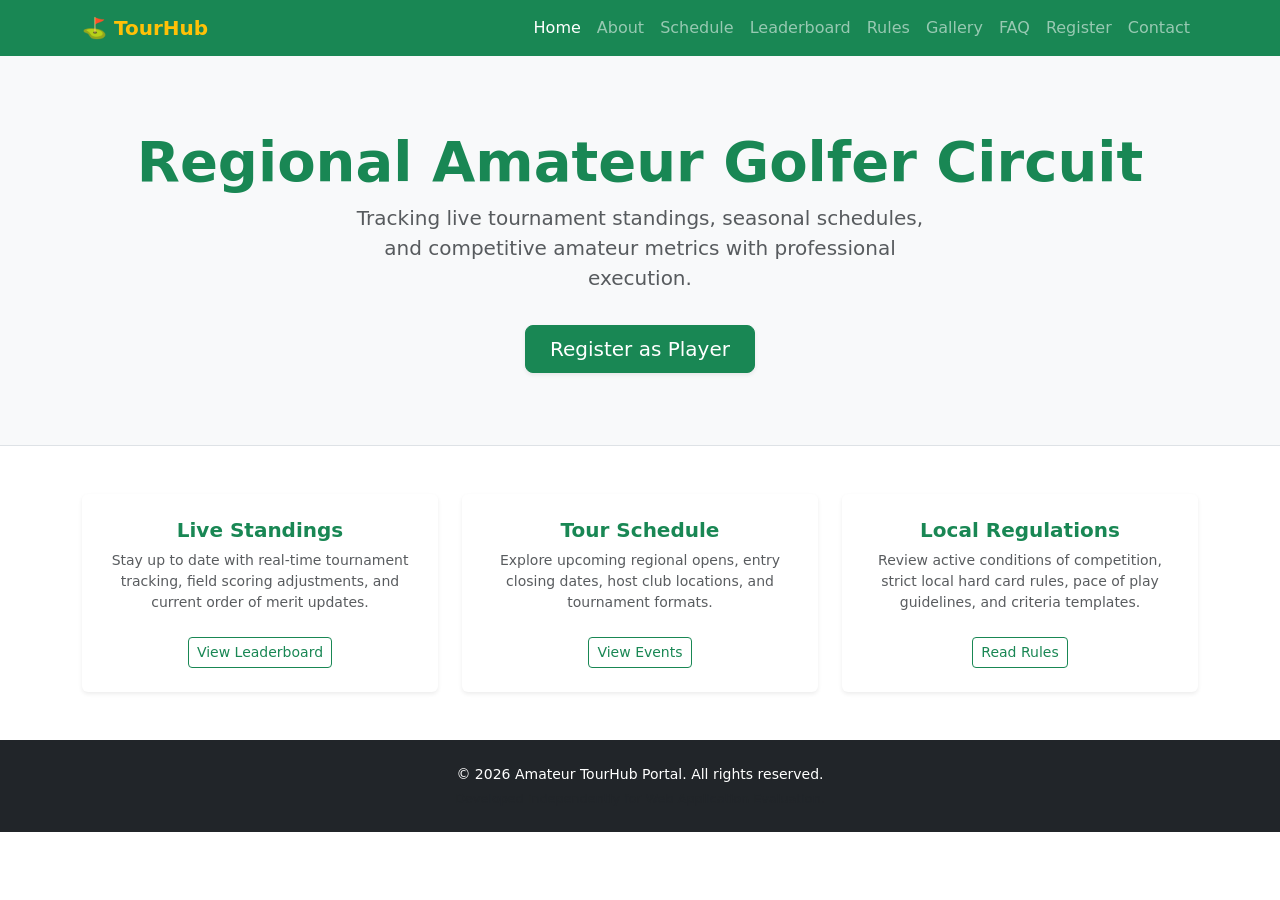
==== index.html @ a408538e "Established official 9 page baseline template on index page" ====
<!DOCTYPE html>
<html lang="en">
<head>
    <meta charset="UTF-8">
    <meta name="viewport" content="width=device-width, initial-scale=1.0">
    <title>Amateur Golf Tour | Home</title>
    <!-- Bootstrap 5 CSS CDN -->
    <link href="https://cdn.jsdelivr.net/npm/bootstrap@5.3.3/dist/css/bootstrap.min.css" rel="stylesheet">
    <!-- Custom Stylesheet -->
    <link rel="stylesheet" href="style.css">
</head>
<body>

    <!-- Unified 9-Page Navigation Bar -->
    <nav class="navbar navbar-expand-lg navbar-dark bg-success sticky-top">
        <div class="container">
            <a class="navbar-brand fw-bold text-warning" href="index.html">⛳ TourHub</a>
            <button class="navbar-toggler" type="button" data-bs-toggle="collapse" data-bs-target="#mainNav" aria-controls="mainNav" aria-expanded="false" aria-label="Toggle navigation">
                <span class="navbar-toggler-icon"></span>
            </button>
            <div class="collapse navbar-collapse" id="mainNav">
                <ul class="navbar-nav ms-auto mb-2 mb-lg-0">
                    <li class="nav-item"><a class="nav-link active" href="index.html">Home</a></li>
                    <li class="nav-item"><a class="nav-link" href="about.html">About</a></li>
                    <li class="nav-item"><a class="nav-link" href="schedule.html">Schedule</a></li>
                    <li class="nav-item"><a class="nav-link" href="leaderboard.html">Leaderboard</a></li>
                    <li class="nav-item"><a class="nav-link" href="rules.html">Rules</a></li>
                    <li class="nav-item"><a class="nav-link" href="gallery.html">Gallery</a></li>
                    <li class="nav-item"><a class="nav-link" href="faq.html">FAQ</a></li>
                    <li class="nav-item"><a class="nav-link" href="register.html">Register</a></li>
                    <li class="nav-item"><a class="nav-link" href="contact.html">Contact</a></li>
                </ul>
            </div>
        </div>
    </nav>

    <!-- Main Hero Section -->
    <header class="bg-light text-center py-5 border-bottom">
        <div class="container py-4">
            <h1 class="display-4 fw-bold text-success">Regional Amateur Golfer Circuit</h1>
            <p class="lead text-muted mx-auto" style="max-width: 600px;">
                Tracking live tournament standings, seasonal schedules, and competitive amateur metrics with professional execution.
            </p>
            <a href="register.html" class="btn btn-success btn-lg mt-3 px-4 shadow-sm">Register as Player</a>
        </div>
    </header>

    <!-- Core Content Preview Grid -->
    <main class="container my-5">
        <div class="row g-4 text-center">
            <div class="col-md-4">
                <div class="card h-100 shadow-sm border-0">
                    <div class="card-body p-4">
                        <h3 class="h5 text-success fw-bold">Live Standings</h3>
                        <p class="text-muted small">Stay up to date with real-time tournament tracking, field scoring adjustments, and current order of merit updates.</p>
                        <a href="leaderboard.html" class="btn btn-outline-success btn-sm mt-2">View Leaderboard</a>
                    </div>
                </div>
            </div>
            <div class="col-md-4">
                <div class="card h-100 shadow-sm border-0">
                    <div class="card-body p-4">
                        <h3 class="h5 text-success fw-bold">Tour Schedule</h3>
                        <p class="text-muted small">Explore upcoming regional opens, entry closing dates, host club locations, and tournament formats.</p>
                        <a href="schedule.html" class="btn btn-outline-success btn-sm mt-2">View Events</a>
                    </div>
                </div>
            </div>
            <div class="col-md-4">
                <div class="card h-100 shadow-sm border-0">
                    <div class="card-body p-4">
                        <h3 class="h5 text-success fw-bold">Local Regulations</h3>
                        <p class="text-muted small">Review active conditions of competition, strict local hard card rules, pace of play guidelines, and criteria templates.</p>
                        <a href="rules.html" class="btn btn-outline-success btn-sm mt-2">Read Rules</a>
                    </div>
                </div>
            </div>
        </div>
    </main>

    <!-- Standard Sticky Footer -->
    <footer class="bg-dark text-white text-center py-4 mt-auto">
        <div class="container">
            <p class="mb-1 small">&copy; 2026 Amateur TourHub Portal. All rights reserved.</p>
            <p class="text-muted mb-0 extra-small" style="font-size: 0.8rem;">Developed independently for Web Application Evaluation.</p>
        </div>
    </footer>

    <!-- Bootstrap 5 Bundle JS with Popper CDN -->
    <script src="https://cdn.jsdelivr.net/npm/bootstrap@5.3.3/dist/js/bootstrap.bundle.min.js"></script>
    <!-- Custom JavaScript -->
    <script src="script.js"></script>
</body>
</html>
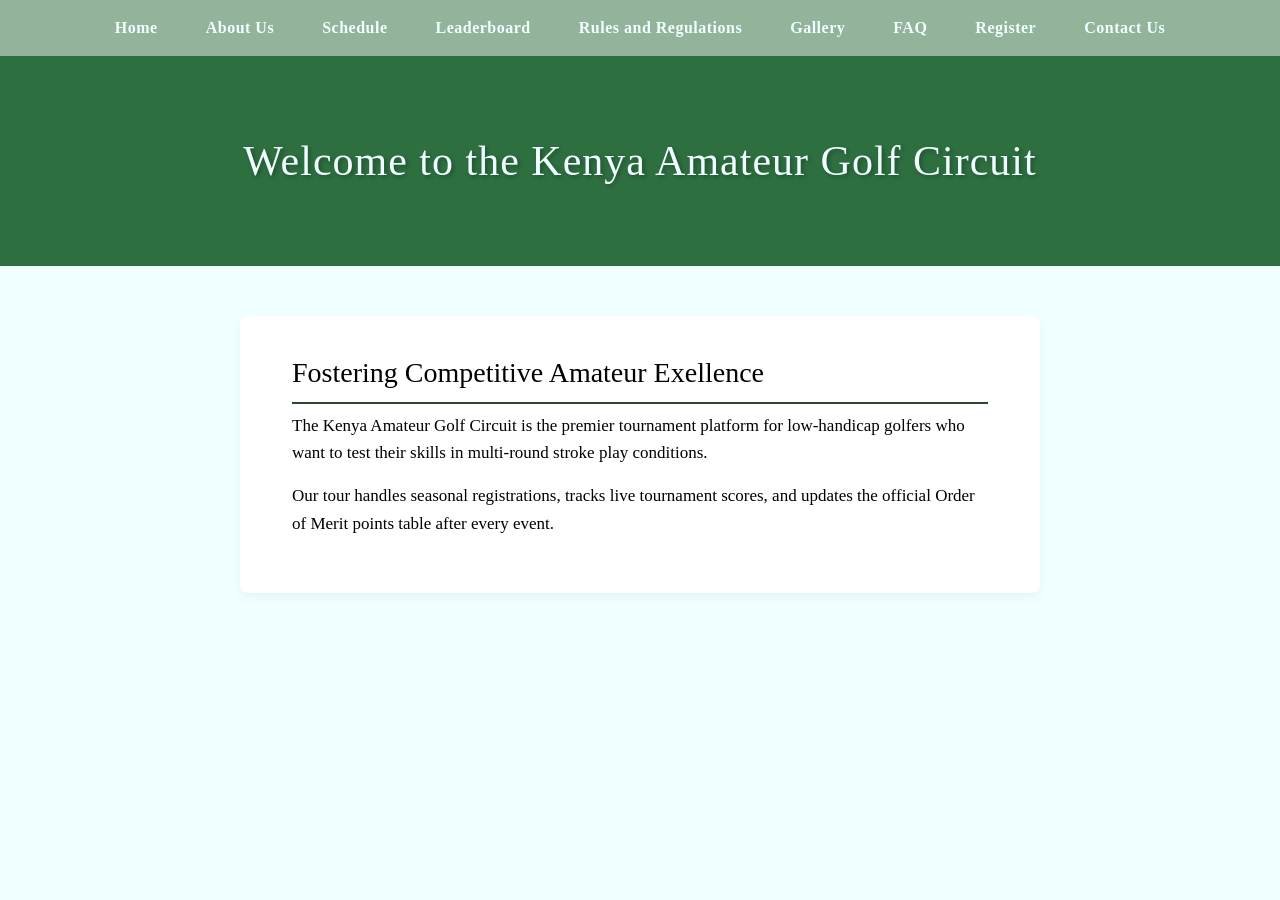
==== commit 4c655c83: "Refractored homepage layout" ====
--- a/index.html
+++ b/index.html
@@ -4,87 +4,33 @@
     <meta charset="UTF-8">
     <meta name="viewport" content="width=device-width, initial-scale=1.0">
     <title>Amateur Golf Tour | Home</title>
-    <!-- Bootstrap 5 CSS CDN -->
     <link href="https://cdn.jsdelivr.net/npm/bootstrap@5.3.3/dist/css/bootstrap.min.css" rel="stylesheet">
-    <!-- Custom Stylesheet -->
     <link rel="stylesheet" href="style.css">
 </head>
 <body>
+    <div class="topnav">
+        <a href="index.html">Home</a>
+        <a href="about.html">About Us</a>
+        <a href="schedule.html">Schedule</a>
+        <a href="leaderboard.html">Leaderboard</a>
+        <a href="rules.html">Rules and Regulations</a>
+        <a href="gallery.html">Gallery</a>
+        <a href="faq.html">FAQ</a>
+        <a href="register.html">Register</a>
+        <a href="contact.html">Contact Us</a>
+    </div>
 
-    <!-- Unified 9-Page Navigation Bar -->
-    <nav class="navbar navbar-expand-lg navbar-dark bg-success sticky-top">
-        <div class="container">
-            <a class="navbar-brand fw-bold text-warning" href="index.html">⛳ TourHub</a>
-            <button class="navbar-toggler" type="button" data-bs-toggle="collapse" data-bs-target="#mainNav" aria-controls="mainNav" aria-expanded="false" aria-label="Toggle navigation">
-                <span class="navbar-toggler-icon"></span>
-            </button>
-            <div class="collapse navbar-collapse" id="mainNav">
-                <ul class="navbar-nav ms-auto mb-2 mb-lg-0">
-                    <li class="nav-item"><a class="nav-link active" href="index.html">Home</a></li>
-                    <li class="nav-item"><a class="nav-link" href="about.html">About</a></li>
-                    <li class="nav-item"><a class="nav-link" href="schedule.html">Schedule</a></li>
-                    <li class="nav-item"><a class="nav-link" href="leaderboard.html">Leaderboard</a></li>
-                    <li class="nav-item"><a class="nav-link" href="rules.html">Rules</a></li>
-                    <li class="nav-item"><a class="nav-link" href="gallery.html">Gallery</a></li>
-                    <li class="nav-item"><a class="nav-link" href="faq.html">FAQ</a></li>
-                    <li class="nav-item"><a class="nav-link" href="register.html">Register</a></li>
-                    <li class="nav-item"><a class="nav-link" href="contact.html">Contact</a></li>
-                </ul>
-            </div>
+    <div class="banner">
+        <h1>Welcome to the Kenya Amateur Golf Circuit</h1>
+    </div>
+
+    <div class="row">
+        <div class="content">
+            <h2>Fostering Competitive Amateur Exellence</h2>
+            <p>The Kenya Amateur Golf Circuit is the premier tournament platform for low-handicap golfers who want to test their skills in multi-round stroke play conditions.</p>
+            <p>Our tour handles seasonal registrations, tracks live tournament scores, and updates the official Order of Merit points table after every event.</p>
         </div>
-    </nav>
-
-    <!-- Main Hero Section -->
-    <header class="bg-light text-center py-5 border-bottom">
-        <div class="container py-4">
-            <h1 class="display-4 fw-bold text-success">Regional Amateur Golfer Circuit</h1>
-            <p class="lead text-muted mx-auto" style="max-width: 600px;">
-                Tracking live tournament standings, seasonal schedules, and competitive amateur metrics with professional execution.
-            </p>
-            <a href="register.html" class="btn btn-success btn-lg mt-3 px-4 shadow-sm">Register as Player</a>
-        </div>
-    </header>
-
-    <!-- Core Content Preview Grid -->
-    <main class="container my-5">
-        <div class="row g-4 text-center">
-            <div class="col-md-4">
-                <div class="card h-100 shadow-sm border-0">
-                    <div class="card-body p-4">
-                        <h3 class="h5 text-success fw-bold">Live Standings</h3>
-                        <p class="text-muted small">Stay up to date with real-time tournament tracking, field scoring adjustments, and current order of merit updates.</p>
-                        <a href="leaderboard.html" class="btn btn-outline-success btn-sm mt-2">View Leaderboard</a>
-                    </div>
-                </div>
-            </div>
-            <div class="col-md-4">
-                <div class="card h-100 shadow-sm border-0">
-                    <div class="card-body p-4">
-                        <h3 class="h5 text-success fw-bold">Tour Schedule</h3>
-                        <p class="text-muted small">Explore upcoming regional opens, entry closing dates, host club locations, and tournament formats.</p>
-                        <a href="schedule.html" class="btn btn-outline-success btn-sm mt-2">View Events</a>
-                    </div>
-                </div>
-            </div>
-            <div class="col-md-4">
-                <div class="card h-100 shadow-sm border-0">
-                    <div class="card-body p-4">
-                        <h3 class="h5 text-success fw-bold">Local Regulations</h3>
-                        <p class="text-muted small">Review active conditions of competition, strict local hard card rules, pace of play guidelines, and criteria templates.</p>
-                        <a href="rules.html" class="btn btn-outline-success btn-sm mt-2">Read Rules</a>
-                    </div>
-                </div>
-            </div>
-        </div>
-    </main>
-
-    <!-- Standard Sticky Footer -->
-    <footer class="bg-dark text-white text-center py-4 mt-auto">
-        <div class="container">
-            <p class="mb-1 small">&copy; 2026 Amateur TourHub Portal. All rights reserved.</p>
-            <p class="text-muted mb-0 extra-small" style="font-size: 0.8rem;">Developed independently for Web Application Evaluation.</p>
-        </div>
-    </footer>
+    </div>
 
     <!-- Bootstrap 5 Bundle JS with Popper CDN -->
     <script src="https://cdn.jsdelivr.net/npm/bootstrap@5.3.3/dist/js/bootstrap.bundle.min.js"></script>
--- a/style.css
+++ b/style.css
@@ -0,0 +1,69 @@
+body {
+    font-family: 'Times New Roman', Times, serif;
+    margin: 0;
+    padding: 0;
+    background-color: azure;
+    color: rgb(0, 0, 0);
+}
+
+.topnav {
+    background-color: rgb(148, 179, 155);
+    overflow: hidden;
+    text-align: center;
+    box-shadow: 0 4px 6px rgba(0,0,0,0.1);
+}
+
+.topnav a {
+    display: inline-block;
+    color: azure;
+    text-align: center;
+    text-decoration: none;
+    padding: 16px 22px;
+    text-decoration: none
+    font-size: 16px;
+    font-weight: bold;
+    letter-spacing: 0.5px;
+    transition: background 0.03s;
+}
+
+.topnav a:hover {
+    background-color: rgb(0, 0, 0);
+    color:rgb(0, 0, 0)
+    border-radius: 4px;
+}
+
+.banner {
+    background-color: #2e6f40 ;
+    color: azure;
+    text-align: center;
+    padding: 80px 20px;
+}
+
+.banner h1 {
+    margin: 0;
+    font-size: 42px;
+    letter-spacing: 1px;
+    text-shadow: 2px 2px 4px rgba(0,0,0,0.3);
+}
+
+.row {
+    max-width: 800px;
+    margin: 50px auto;
+    padding: 40px;
+    background-color: #ffffff;
+    border-radius: 8px;
+    box-shadow: 0 4px 12px rgba(0,0,0,0.05);
+}
+
+.content h2 {
+    color: rgb(0, 0, 0);
+    font-size: 28px;
+    margin-top: 0;
+    border-bottom: 2px solid #2c4630;
+    padding-bottom: 12px;
+}
+
+.content p {
+    font-size: 17px;
+    line-height: 1.6;
+}
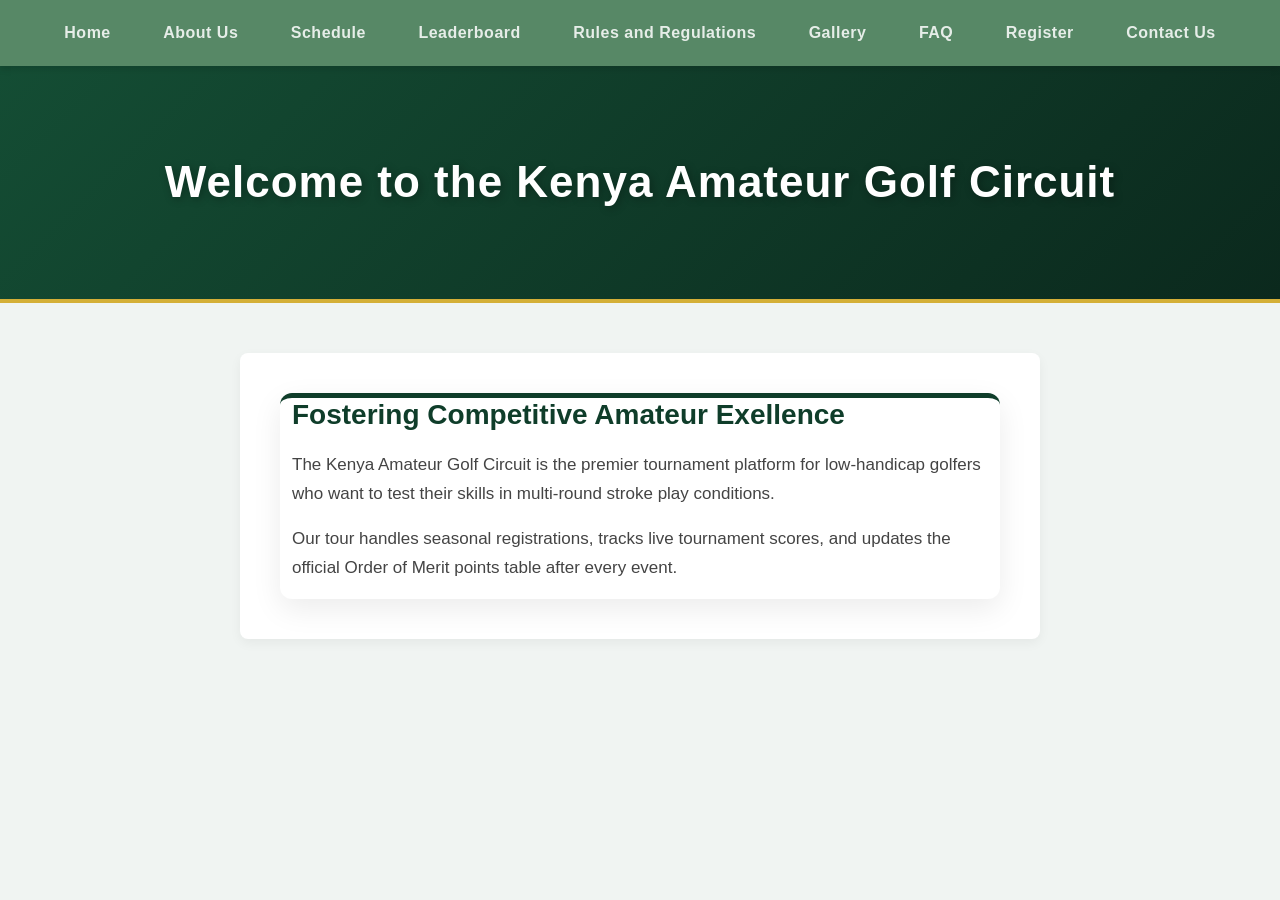
==== commit 4d48edbc: "Updated website color scheme and design" ====
--- a/index.html
+++ b/index.html
@@ -32,9 +32,7 @@
         </div>
     </div>
 
-    <!-- Bootstrap 5 Bundle JS with Popper CDN -->
     <script src="https://cdn.jsdelivr.net/npm/bootstrap@5.3.3/dist/js/bootstrap.bundle.min.js"></script>
-    <!-- Custom JavaScript -->
     <script src="script.js"></script>
 </body>
 </html>
--- a/style.css
+++ b/style.css
@@ -1,49 +1,52 @@
 body {
-    font-family: 'Times New Roman', Times, serif;
+    font-family: 'Segoe ui', Arial, Helvetica, sans-serif;
     margin: 0;
     padding: 0;
-    background-color: azure;
-    color: rgb(0, 0, 0);
+    background-color: #f0f4f2;
+    color: #1a1a1a;
 }
 
 .topnav {
-    background-color: rgb(148, 179, 155);
-    overflow: hidden;
+    background-color: #578866;
     text-align: center;
+    padding: 5px 0;
     box-shadow: 0 4px 6px rgba(0,0,0,0.1);
+    position: sticky;
+    top: 0;
+    z-index: 1000;
 }
 
 .topnav a {
     display: inline-block;
-    color: azure;
-    text-align: center;
+    color: rgba(255, 255, 255, 0.85);
     text-decoration: none;
-    padding: 16px 22px;
+    padding: 16px 24px;
     text-decoration: none
-    font-size: 16px;
-    font-weight: bold;
+    font-size: 15px;
+    font-weight: 600;
     letter-spacing: 0.5px;
-    transition: background 0.03s;
+    transition: all 0.25s ease;
 }
 
 .topnav a:hover {
-    background-color: rgb(0, 0, 0);
-    color:rgb(0, 0, 0)
-    border-radius: 4px;
+    background-color: #ffffff;
+    color: #1b4d3e;
 }
 
 .banner {
-    background-color: #2e6f40 ;
-    color: azure;
+    background: linear-gradient(135deg, #144d34, #0b291d);
+    color: #ffffff;
     text-align: center;
-    padding: 80px 20px;
+    padding: 90px 20px;
+    border-bottom: 4px solid #d4af37;
 }
 
 .banner h1 {
     margin: 0;
-    font-size: 42px;
+    font-size: 44px;
+    font-weight: 700;
     letter-spacing: 1px;
-    text-shadow: 2px 2px 4px rgba(0,0,0,0.3);
+    text-shadow: 2px 2px 8px rgba(0,0,0,0.3);
 }
 
 .row {
@@ -55,15 +58,24 @@
     box-shadow: 0 4px 12px rgba(0,0,0,0.05);
 }
 
+.content{
+    background-color: #ffffff;
+    border-radius: 12px;
+    box-shadow: 0 10px 30px rgba(0, 0, 0, 0.08);
+    border-top: 5px solid #0f3d2a;
+    transition: transformation 0.3s ease;
+}
+
 .content h2 {
-    color: rgb(0, 0, 0);
+    color: #0f3d2a;
     font-size: 28px;
+    font-weight: 700;
     margin-top: 0;
-    border-bottom: 2px solid #2c4630;
-    padding-bottom: 12px;
+    margin-bottom: 20px;
 }
 
 .content p {
     font-size: 17px;
-    line-height: 1.6;
+    line-height: 1.7;
+    color: #444444;
 }
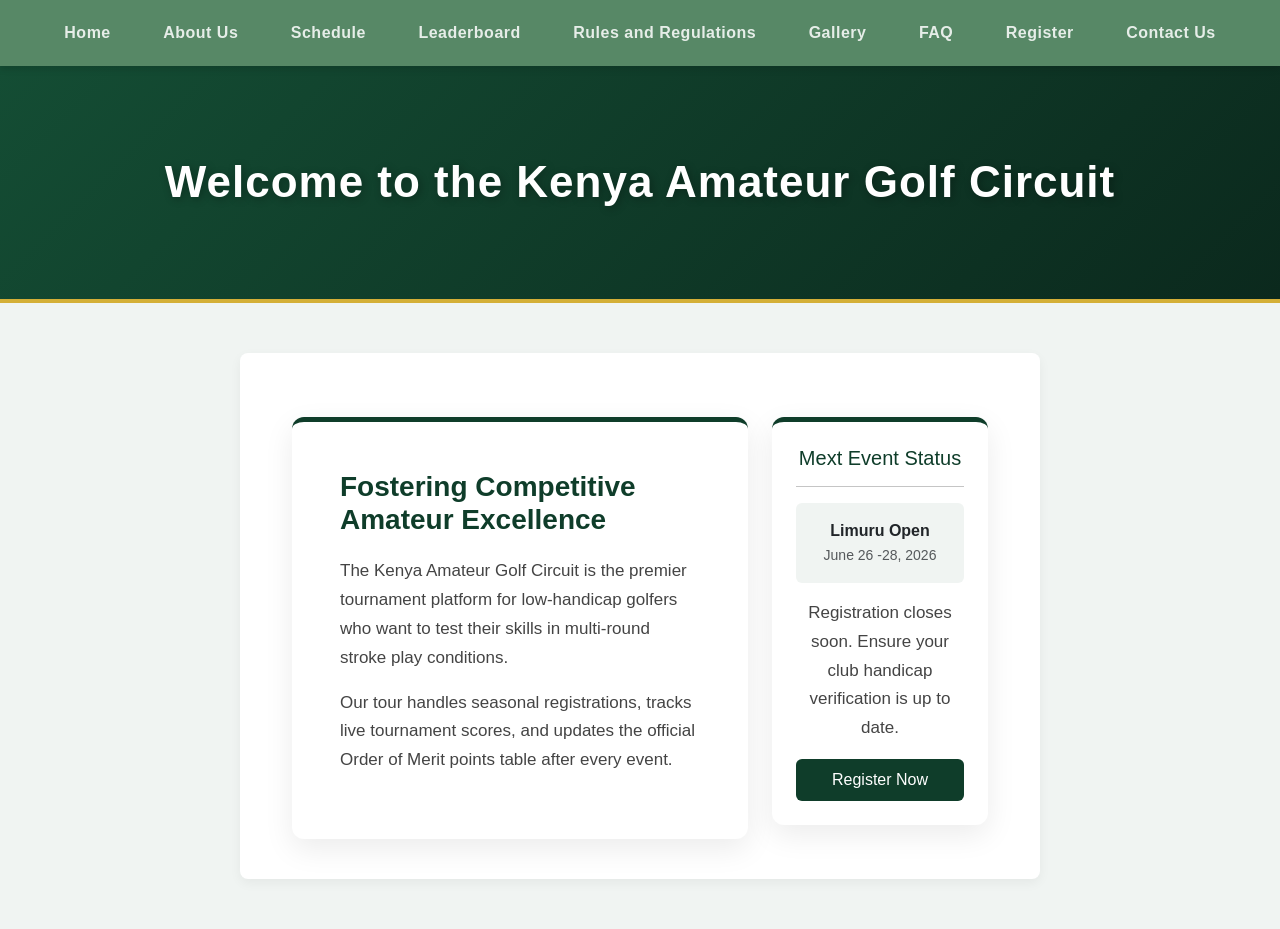
==== commit 0bbcfb13: "Refractored index.html into a responsive 2-column layout with an event registration sidebar" ====
--- a/index.html
+++ b/index.html
@@ -24,13 +24,32 @@
         <h1>Welcome to the Kenya Amateur Golf Circuit</h1>
     </div>
 
-    <div class="row">
-        <div class="content">
-            <h2>Fostering Competitive Amateur Exellence</h2>
-            <p>The Kenya Amateur Golf Circuit is the premier tournament platform for low-handicap golfers who want to test their skills in multi-round stroke play conditions.</p>
-            <p>Our tour handles seasonal registrations, tracks live tournament scores, and updates the official Order of Merit points table after every event.</p>
+    <div class="container my-5">
+        <div class="row g-4">
+
+            <div class="col-md-8">
+                <div class="content p-4 p-md-5">
+                    <h2>Fostering Competitive Amateur Excellence</h2>
+                    <p class="lead">The Kenya Amateur Golf Circuit is the premier tournament platform for low-handicap golfers who want to test their skills in multi-round stroke play conditions.</p>
+                    <p>Our tour handles seasonal registrations, tracks live tournament scores, and updates the official Order of Merit points table after every event.</p>
+                </div>
+            </div>
+
+            <div class="col-md-4">
+                <div class="content p-4 text-center border-top-gold">
+                    <h3 class="h5 font-weight-bold" style="color: #0f3d2a;">Mext Event Status</h3>
+                    <hr>
+                    <div class="p-3 my-2 rounded" style="background-color: #f0f4f2;">
+                        <strong class="d-block text-dark">Limuru Open</strong>
+                        <small class="text-muted">June 26 -28, 2026</small>
+                    </div>
+                    <p class="small mt-3">Registration closes soon. Ensure your club handicap verification is up to date.</p>
+                    <a href="register.html" class="btn w-100 font-weight-bold py-2" style="background-color: #0f3d2a; color: #ffffff">Register Now</a>
+                </div>
+            </div>
         </div>
     </div>
+
 
     <script src="https://cdn.jsdelivr.net/npm/bootstrap@5.3.3/dist/js/bootstrap.bundle.min.js"></script>
     <script src="script.js"></script>
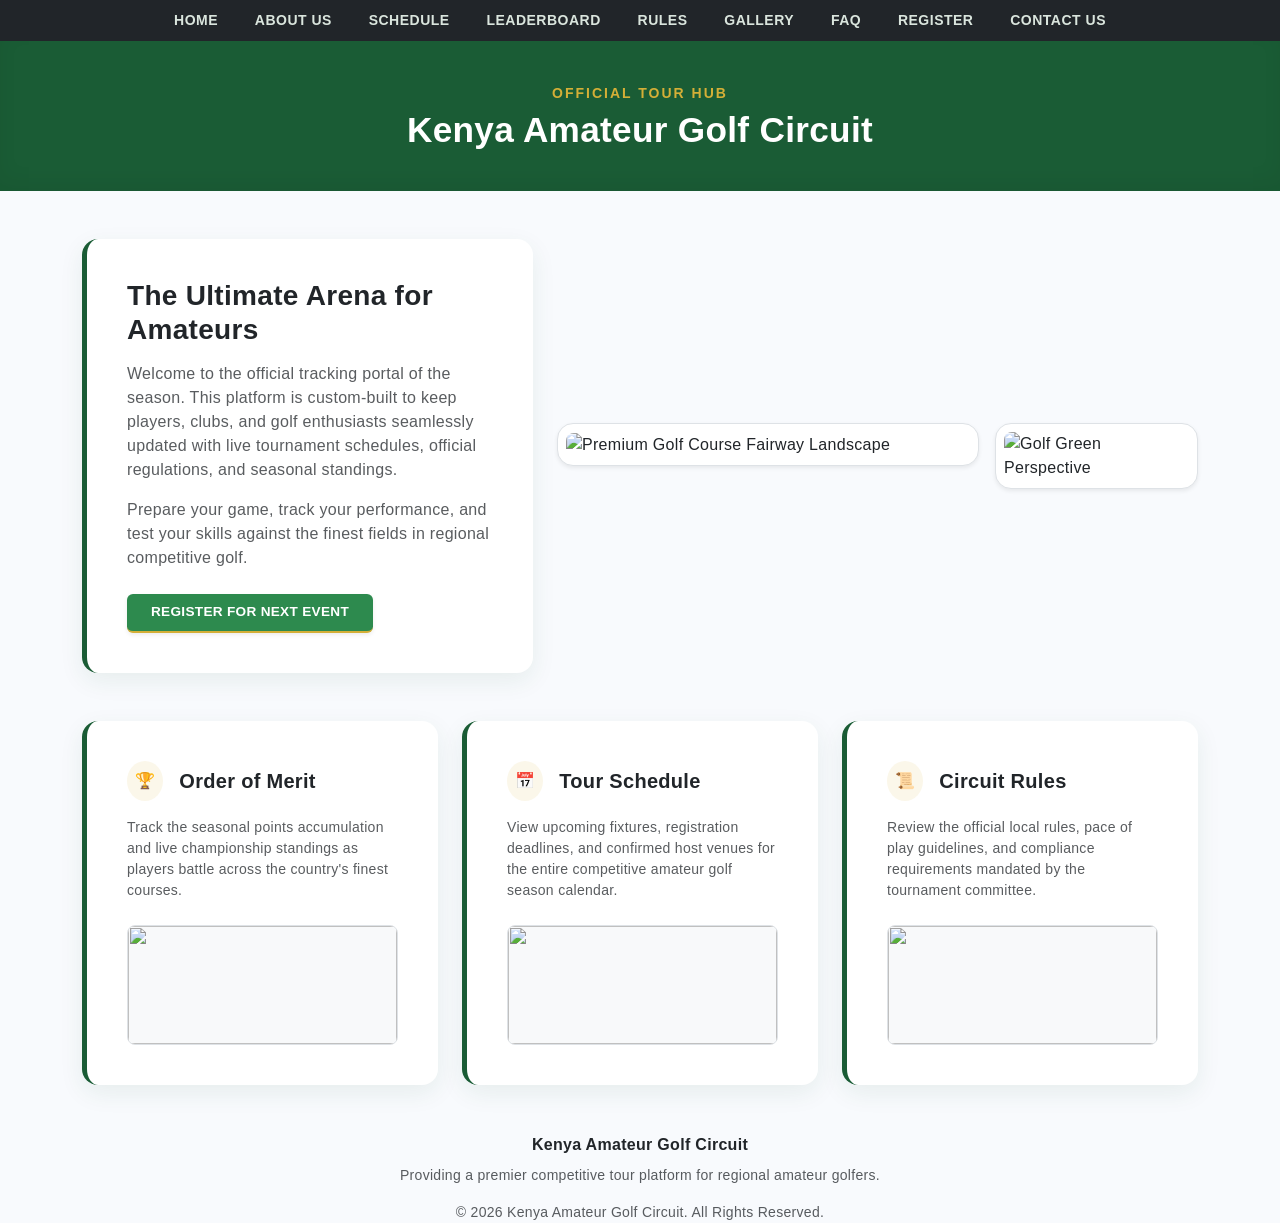
==== commit 62fa3896: "Updated index.html with images" ====
--- a/index.html
+++ b/index.html
@@ -3,17 +3,18 @@
 <head>
     <meta charset="UTF-8">
     <meta name="viewport" content="width=device-width, initial-scale=1.0">
-    <title>Amateur Golf Tour | Home</title>
+    <title>Home | Kenya Amateur Golf Circuit</title>
     <link href="https://cdn.jsdelivr.net/npm/bootstrap@5.3.3/dist/css/bootstrap.min.css" rel="stylesheet">
     <link rel="stylesheet" href="style.css">
 </head>
 <body>
+
     <div class="topnav">
         <a href="index.html">Home</a>
         <a href="about.html">About Us</a>
         <a href="schedule.html">Schedule</a>
         <a href="leaderboard.html">Leaderboard</a>
-        <a href="rules.html">Rules and Regulations</a>
+        <a href="rules.html">Rules</a>
         <a href="gallery.html">Gallery</a>
         <a href="faq.html">FAQ</a>
         <a href="register.html">Register</a>
@@ -21,37 +22,113 @@
     </div>
 
     <div class="banner">
-        <h1>Welcome to the Kenya Amateur Golf Circuit</h1>
+        <span class="text-uppercase fw-bold tracking-wider small" style="color: #d4af37; letter-spacing: 2px;">Official Tour Hub</span>
+        <h1 class="display-5 fw-bold mt-1">Kenya Amateur Golf Circuit</h1>
+    </div>
+
+    <div class="container my-5">
+        <div class="row g-4 align-items-center">
+
+            <div class="col-lg-5">
+                <div class="content">
+                    <h2 class="h3 fw-bold text-dark mb-3">The Ultimate Arena for Amateurs</h2>
+                    <p class="text-muted">Welcome to the official tracking portal of the season. This platform is custom-built to keep players, clubs, and golf enthusiasts seamlessly updated with live tournament schedules, official regulations, and seasonal standings.</p>
+                    <p class="text-muted mb-4">Prepare your game, track your performance, and test your skills against the finest fields in regional competitive golf.</p>
+                    <a href="register.html" class="btn text-white px-4 py-2 fw-bold text-uppercase border-0 shadow-sm" style="background-color: #2d8a4e; font-size: 0.85rem; border-bottom: 2px solid #d4af37 !important;">Register for Next Event</a>
+                </div>
+            </div>
+
+            <div class="col-lg-7">
+                <div class="row g-3">
+                    <div class="col-sm-8">
+                        <div class="p-2 bg-white rounded-4 shadow-sm border">
+                            <img src="https://uploads.mygolfspy.com/uploads/2024/09/Blackwolf-Run_River.jpg" 
+                                 alt="Premium Golf Course Fairway Landscape" 
+                                 class="img-fluid rounded-3 w-100" 
+                                 style="height: 280px; object-fit: cover;">
+                        </div>
+                    </div>
+
+                    <div class="col-sm-4">
+                        <div class="p-2 bg-white rounded-4 shadow-sm border">
+                            <img src="https://images.pexels.com/photos/54123/pexels-photo-54123.jpeg?cs=srgb&dl=pexels-tyler-hendy-9620-54123.jpg&fm=jpg" 
+                                 alt="Golf Green Perspective" 
+                                 class="img-fluid rounded-3 w-100" 
+                                 style="height: 280px; object-fit: cover;">
+                        </div>
+                    </div>
+                </div>
+            </div>
+
+        </div>
     </div>
 
     <div class="container my-5">
         <div class="row g-4">
 
-            <div class="col-md-8">
-                <div class="content p-4 p-md-5">
-                    <h2>Fostering Competitive Amateur Excellence</h2>
-                    <p class="lead">The Kenya Amateur Golf Circuit is the premier tournament platform for low-handicap golfers who want to test their skills in multi-round stroke play conditions.</p>
-                    <p>Our tour handles seasonal registrations, tracks live tournament scores, and updates the official Order of Merit points table after every event.</p>
+            <div class="col-md-4">
+                <div class="content h-100 d-flex flex-column justify-content-between">
+                    <div>
+                        <div class="d-flex align-items-center mb-3">
+                            <div class="rounded-circle p-2 me-3 fw-bold" style="background-color: rgba(212, 175, 55, 0.1); color: #d4af37;">🏆</div>
+                            <h3 class="h5 fw-bold m-0 text-dark">Order of Merit</h3>
+                        </div>
+                        <p class="small text-muted mb-3">Track the seasonal points accumulation and live championship standings as players battle across the country's finest courses.</p>
+                    </div>
+
+                    <div class="mt-2 bg-light rounded-3 overflow-hidden border" style="height: 120px;">
+                        <img src="https://img.redbull.com/images/c_fill,g_auto,w_450,h_600/q_auto,f_auto/redbullcom/2025/11/6/bbyxm5somjowj30xugva/as-an-amateur-zhang-had-been-number-1-in-the-world-for-a-record-141-weeks" 
+                             class="w-100 h-100" style="object-fit: cover; object-position: center 20%;">
+                    </div>
                 </div>
             </div>
 
             <div class="col-md-4">
-                <div class="content p-4 text-center border-top-gold">
-                    <h3 class="h5 font-weight-bold" style="color: #0f3d2a;">Mext Event Status</h3>
-                    <hr>
-                    <div class="p-3 my-2 rounded" style="background-color: #f0f4f2;">
-                        <strong class="d-block text-dark">Limuru Open</strong>
-                        <small class="text-muted">June 26 -28, 2026</small>
+                <div class="content h-100 d-flex flex-column justify-content-between">
+                    <div>
+                        <div class="d-flex align-items-center mb-3">
+                            <div class="rounded-circle p-2 me-3 fw-bold" style="background-color: rgba(212, 175, 55, 0.1); color: #d4af37;">📅</div>
+                            <h3 class="h5 fw-bold m-0 text-dark">Tour Schedule</h3>
+                        </div>
+                        <p class="small text-muted mb-3">View upcoming fixtures, registration deadlines, and confirmed host venues for the entire competitive amateur golf season calendar.</p>
                     </div>
-                    <p class="small mt-3">Registration closes soon. Ensure your club handicap verification is up to date.</p>
-                    <a href="register.html" class="btn w-100 font-weight-bold py-2" style="background-color: #0f3d2a; color: #ffffff">Register Now</a>
+
+                    <div class="mt-2 bg-light rounded-3 overflow-hidden border" style="height: 120px;">
+                        <img src="https://i.pinimg.com/474x/64/15/f2/6415f2407d677d5ea52991430726eea4.jpg" 
+                             class="w-100 h-100" style="object-fit: cover;">
+                    </div>
                 </div>
             </div>
+
+            <div class="col-md-4">
+                <div class="content h-100 d-flex flex-column justify-content-between">
+                    <div>
+                        <div class="d-flex align-items-center mb-3">
+                            <div class="rounded-circle p-2 me-3 fw-bold" style="background-color: rgba(212, 175, 55, 0.1); color: #d4af37;">📜</div>
+                            <h3 class="h5 fw-bold m-0 text-dark">Circuit Rules</h3>
+                        </div>
+                        <p class="small text-muted mb-3">Review the official local rules, pace of play guidelines, and compliance requirements mandated by the tournament committee.</p>
+                    </div>
+
+                    <div class="mt-2 bg-light rounded-3 overflow-hidden border" style="height: 120px;">
+                        <img src="https://uploads.mygolfspy.com/uploads/2024/09/Blackwolf-Run_River.jpg" 
+                             class="w-100 h-100" style="object-fit: cover; object-position: center bottom;">
+                    </div>
+                </div>
+            </div>
+
         </div>
     </div>
 
+    <footer class="site-footer">
+        <div class="container text-center">
+            <p class="fw-bold mb-2">Kenya Amateur Golf Circuit</p>
+            <p class="small text-muted mb-3">Providing a premier competitive tour platform for regional amateur golfers.</p>
+            <div class="small text-muted">
+                &copy; 2026 Kenya Amateur Golf Circuit. All Rights Reserved.
+            </div>
+        </div>
+    </footer>
 
-    <script src="https://cdn.jsdelivr.net/npm/bootstrap@5.3.3/dist/js/bootstrap.bundle.min.js"></script>
-    <script src="script.js"></script>
 </body>
 </html>
--- a/style.css
+++ b/style.css
@@ -1,81 +1,76 @@
 body {
-    font-family: 'Segoe ui', Arial, Helvetica, sans-serif;
+    background-color: #f8fafd;
+    color: #212529;
+    font-family: 'Segoe UI', Tahoma, Geneva, Verdana, sans-serif;
+    letter-spacing: 0.3px;
     margin: 0;
     padding: 0;
-    background-color: #f0f4f2;
-    color: #1a1a1a;
 }
 
 .topnav {
-    background-color: #578866;
+    background-color: #212529;
     text-align: center;
-    padding: 5px 0;
-    box-shadow: 0 4px 6px rgba(0,0,0,0.1);
-    position: sticky;
-    top: 0;
-    z-index: 1000;
+    padding: 2px 0;
+    box-shadow: 0 4px 12px rgba(0, 0, 0, 0.15);
 }
 
 .topnav a {
     display: inline-block;
-    color: rgba(255, 255, 255, 0.85);
+    color: #dae5dd;
+    padding: 8px 16px;
     text-decoration: none;
-    padding: 16px 24px;
-    text-decoration: none
-    font-size: 15px;
+    font-size: 14px;
     font-weight: 600;
+    text-transform: uppercase;
     letter-spacing: 0.5px;
     transition: all 0.25s ease;
 }
 
 .topnav a:hover {
-    background-color: #ffffff;
-    color: #1b4d3e;
+    background-color: #1a5c35;
+    color: #ffffff;
 }
 
 .banner {
-    background: linear-gradient(135deg, #144d34, #0b291d);
+    background-color: #1a5c35;
     color: #ffffff;
     text-align: center;
-    padding: 90px 20px;
-    border-bottom: 4px solid #d4af37;
+    padding: 40px 20px;
+    box-shadow: inset 0 -10px 20px rgba(0, 0, 0, 0.05);
 }
 
 .banner h1 {
+    font-size: 2.2rem;
+    font-weight: 700;
     margin: 0;
-    font-size: 44px;
-    font-weight: 700;
-    letter-spacing: 1px;
-    text-shadow: 2px 2px 8px rgba(0,0,0,0.3);
 }
 
-.row {
-    max-width: 800px;
-    margin: 50px auto;
-    padding: 40px;
+.content {
     background-color: #ffffff;
-    border-radius: 8px;
-    box-shadow: 0 4px 12px rgba(0,0,0,0.05);
+    border-radius: 16px;
+    border-left: 5px solid #1a5c35;
+    box-shadow: 0 8px 24px rgba(26, 92, 53, 0.08);
+    padding: 40px !important;
+    transition: transform 0.3s ease, box-shadow 0.3s ease;
 }
 
-.content{
-    background-color: #ffffff;
-    border-radius: 12px;
-    box-shadow: 0 10px 30px rgba(0, 0, 0, 0.08);
-    border-top: 5px solid #0f3d2a;
-    transition: transformation 0.3s ease;
+.content:hover {
+    transform: translateY(-2px);
+    box-shadow: 0 12px 30px rgba(26, 92, 53, 0.12);
 }
 
-.content h2 {
-    color: #0f3d2a;
-    font-size: 28px;
-    font-weight: 700;
-    margin-top: 0;
-    margin-bottom: 20px;
+.table-dark {
+    background-color: #1a5c35 !important;
+    border-color: #1a5c35 !important;
+    color: #ffffff !important;
 }
 
-.content p {
-    font-size: 17px;
-    line-height: 1.7;
-    color: #444444;
+.accordion-button:not(.collapsed) {
+    background-color: rgba(26, 92, 53, 0.06) !important;
+    color: #1a5c35 !important;
+    box-shadow: none;
+}
+
+.accordion-button:not(.collapsed)::after {
+    background-image: url("data:image/svg+xml,%3csvg xmlns='http://www.w3.org/2000/svg' viewBox='0 0 16 16' fill='%231a5c35'%3e%3cpath fill-rule='evenodd' d='M1.646 4.646a.5.5 0 0 1 .708 0L8 10.293l5.646-5.647a.5.5 0 0 1 .708.708l-6 6a.5.5 0 0 1-.708 0l-6-6a.5.5 0 0 1 0-.708z'/%3e%3c/svg%3e") !important;
 }
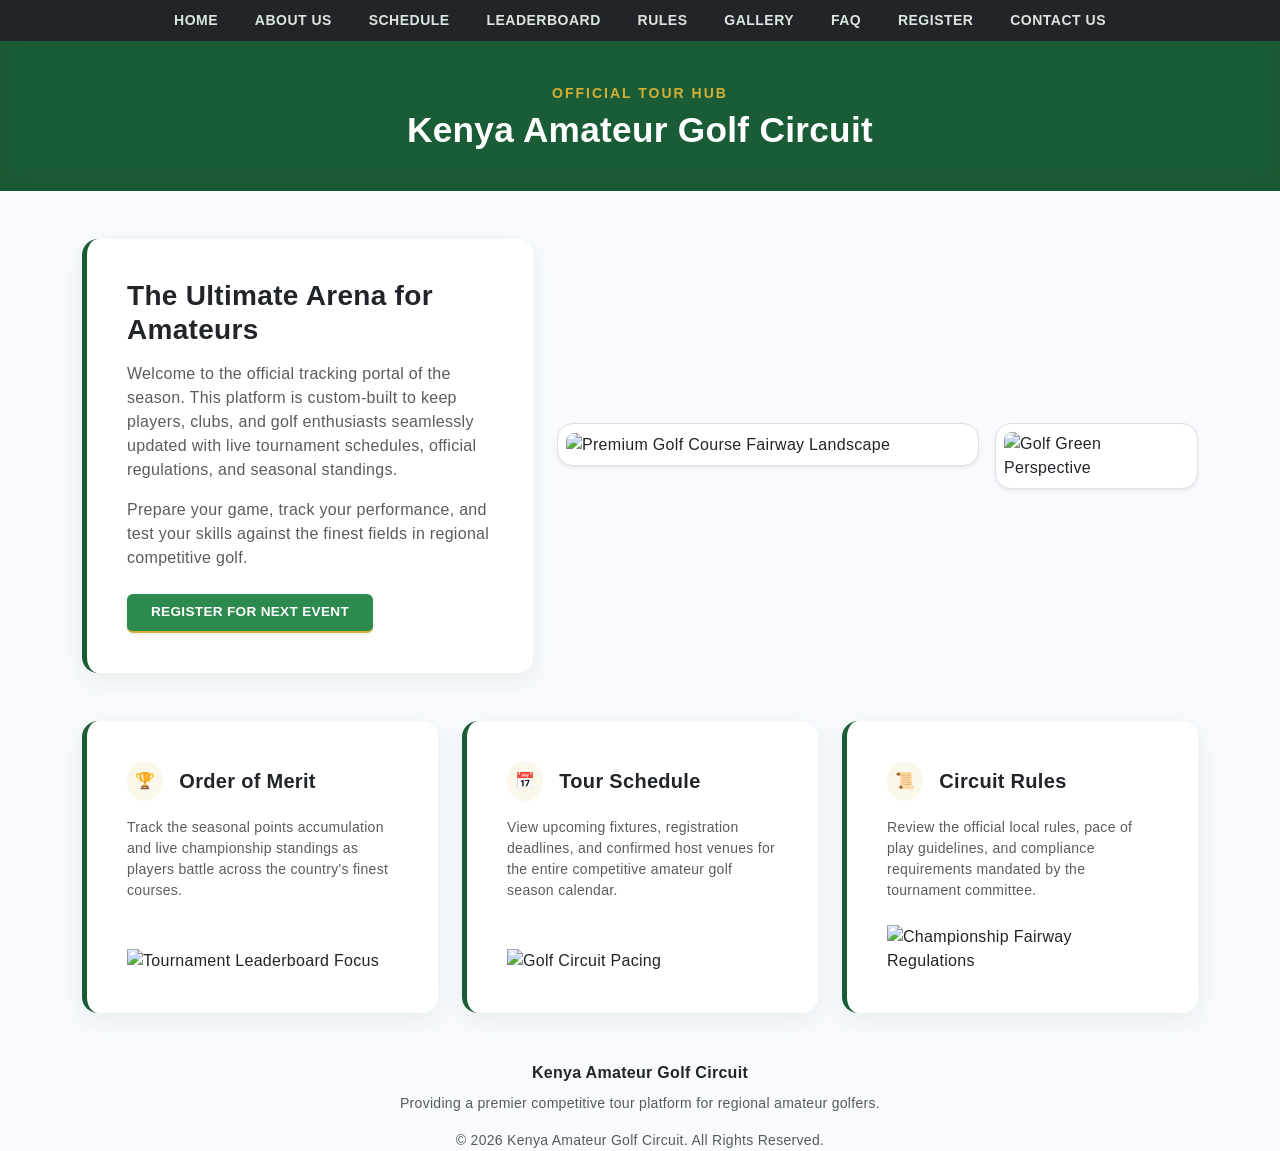
==== commit 075975b1: "Integrated lock responsive card aspect ratios" ====
--- a/index.html
+++ b/index.html
@@ -28,7 +28,6 @@
 
     <div class="container my-5">
         <div class="row g-4 align-items-center">
-
             <div class="col-lg-5">
                 <div class="content">
                     <h2 class="h3 fw-bold text-dark mb-3">The Ultimate Arena for Amateurs</h2>
@@ -76,9 +75,9 @@
                         <p class="small text-muted mb-3">Track the seasonal points accumulation and live championship standings as players battle across the country's finest courses.</p>
                     </div>
 
-                    <div class="mt-2 bg-light rounded-3 overflow-hidden border" style="height: 120px;">
+                    <div class="card-thumb-container mt-2">
                         <img src="https://img.redbull.com/images/c_fill,g_auto,w_450,h_600/q_auto,f_auto/redbullcom/2025/11/6/bbyxm5somjowj30xugva/as-an-amateur-zhang-had-been-number-1-in-the-world-for-a-record-141-weeks" 
-                             class="w-100 h-100" style="object-fit: cover; object-position: center 20%;">
+                             alt="Tournament Leaderboard Focus">
                     </div>
                 </div>
             </div>
@@ -93,9 +92,9 @@
                         <p class="small text-muted mb-3">View upcoming fixtures, registration deadlines, and confirmed host venues for the entire competitive amateur golf season calendar.</p>
                     </div>
 
-                    <div class="mt-2 bg-light rounded-3 overflow-hidden border" style="height: 120px;">
+                    <div class="card-thumb-container mt-2">
                         <img src="https://i.pinimg.com/474x/64/15/f2/6415f2407d677d5ea52991430726eea4.jpg" 
-                             class="w-100 h-100" style="object-fit: cover;">
+                             alt="Golf Circuit Pacing">
                     </div>
                 </div>
             </div>
@@ -110,9 +109,9 @@
                         <p class="small text-muted mb-3">Review the official local rules, pace of play guidelines, and compliance requirements mandated by the tournament committee.</p>
                     </div>
 
-                    <div class="mt-2 bg-light rounded-3 overflow-hidden border" style="height: 120px;">
+                    <div class="card-thumb-container mt-2">
                         <img src="https://uploads.mygolfspy.com/uploads/2024/09/Blackwolf-Run_River.jpg" 
-                             class="w-100 h-100" style="object-fit: cover; object-position: center bottom;">
+                             alt="Championship Fairway Regulations">
                     </div>
                 </div>
             </div>
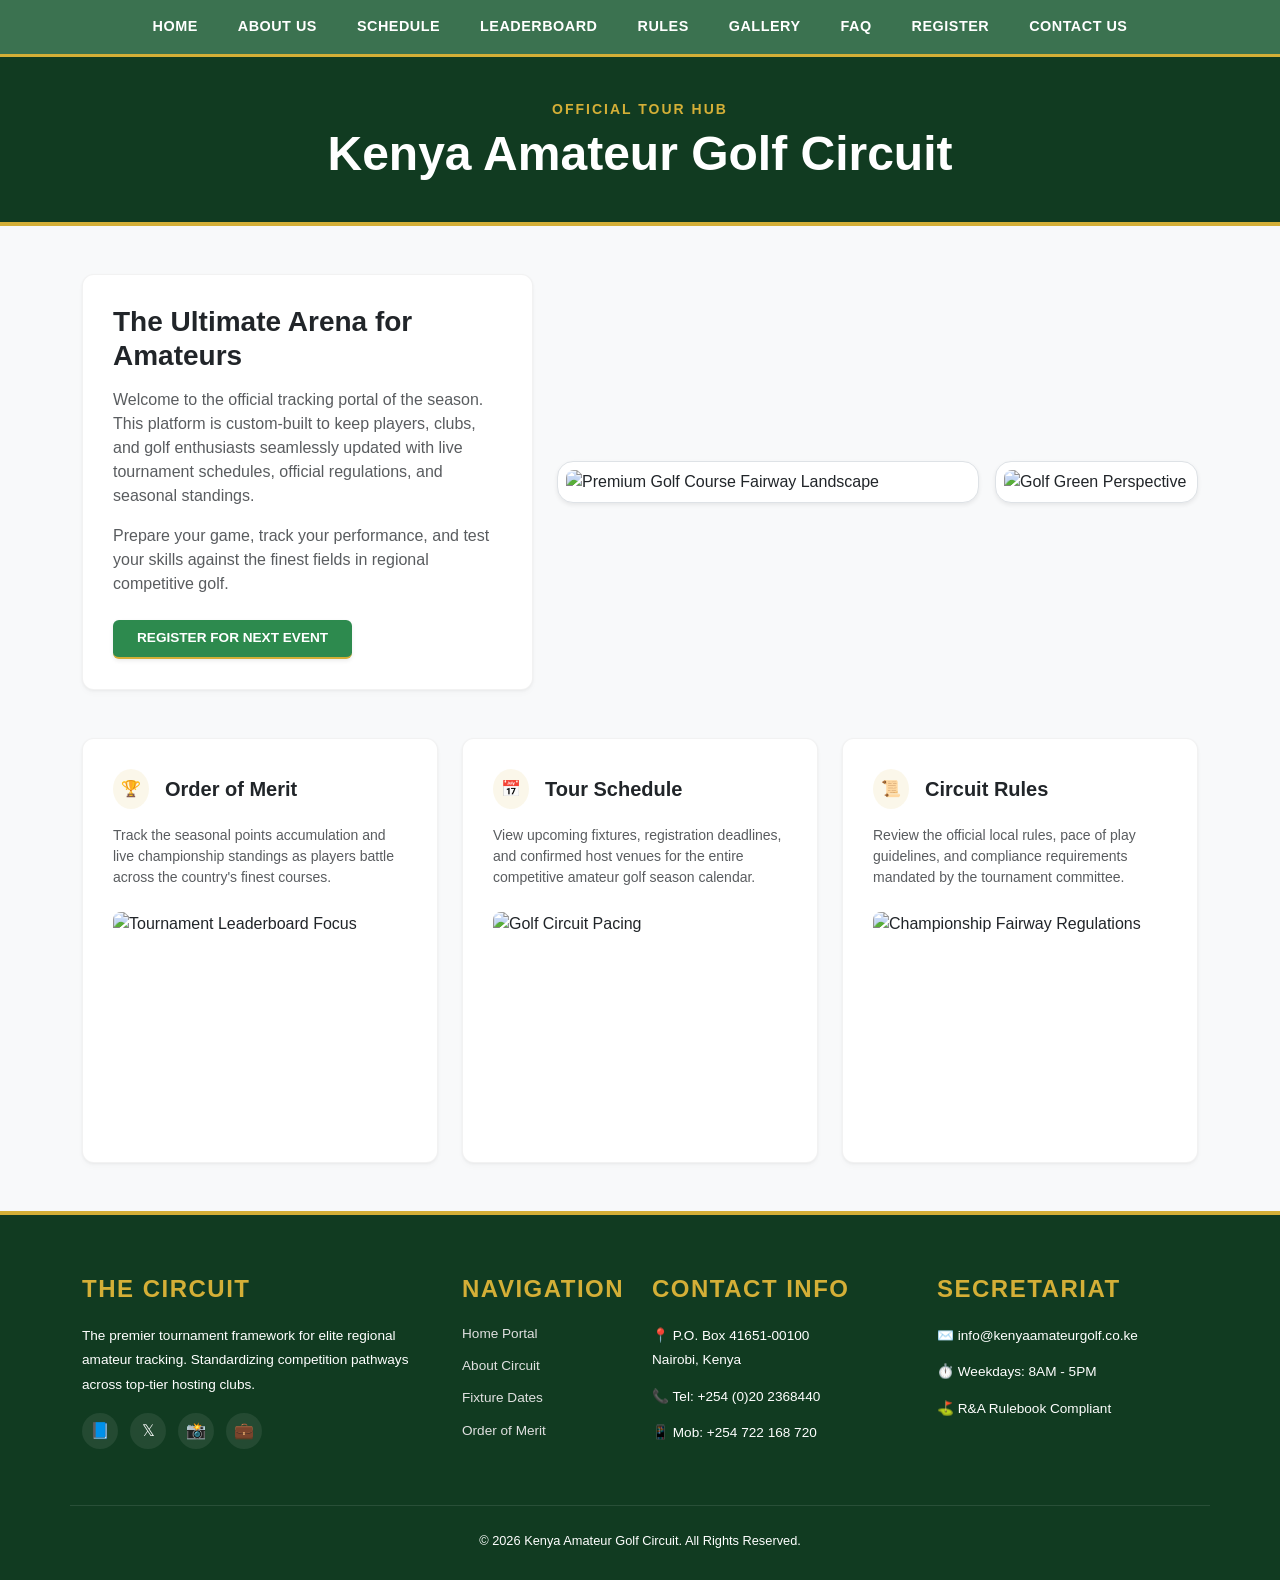
==== commit c16c0da1: "Updated footer to match the rest of the web pages" ====
--- a/index.html
+++ b/index.html
@@ -119,12 +119,57 @@
         </div>
     </div>
 
-    <footer class="site-footer">
-        <div class="container text-center">
-            <p class="fw-bold mb-2">Kenya Amateur Golf Circuit</p>
-            <p class="small text-muted mb-3">Providing a premier competitive tour platform for regional amateur golfers.</p>
-            <div class="small text-muted">
-                &copy; 2026 Kenya Amateur Golf Circuit. All Rights Reserved.
+     <footer class="site-footer">
+        <div class="container">
+            <div class="row g-4 text-start">
+                
+                <div class="col-lg-4 col-md-6">
+                    <h4 class="footer-heading">The Circuit</h4>
+                    <p class="footer-text pe-lg-4">
+                        The premier tournament framework for elite regional amateur tracking. Standardizing competition pathways across top-tier hosting clubs.
+                    </p>
+                    <ul class="footer-social-links mt-3">
+                        <li><a href="#">📘</a></li>
+                        <li><a href="#">𝕏</a></li>
+                        <li><a href="#">📸</a></li>
+                        <li><a href="#">💼</a></li>
+                    </ul>
+                </div>
+
+                <div class="col-lg-2 col-md-6">
+                    <h4 class="footer-heading">Navigation</h4>
+                    <ul class="footer-link-list">
+                        <li><a href="index.html">Home Portal</a></li>
+                        <li><a href="about.html">About Circuit</a></li>
+                        <li><a href="schedule.html">Fixture Dates</a></li>
+                        <li><a href="leaderboard.html">Order of Merit</a></li>
+                    </ul>
+                </div>
+
+                <div class="col-lg-3 col-md-6">
+                    <h4 class="footer-heading">Contact Info</h4>
+                    <ul class="footer-link-list">
+                        <li class="footer-text">📍 P.O. Box 41651-00100<br>Nairobi, Kenya</li> 
+                        <li class="footer-text">📞 Tel: +254 (0)20 2368440</li>
+                        <li class="footer-text">📱 Mob: +254 722 168 720</li>
+                    </ul>
+                </div>
+
+                <div class="col-lg-3 col-md-6">
+                    <h4 class="footer-heading">Secretariat</h4>
+                    <ul class="footer-link-list">
+                        <li class="footer-text">✉️ info@kenyaamateurgolf.co.ke</li>
+                        <li class="footer-text">⏱️ Weekdays: 8AM - 5PM</li>
+                        <li class="footer-text">⛳ R&A Rulebook Compliant</li>
+                    </ul>
+                </div>
+
+            </div>
+
+            <div class="row footer-bottom text-center">
+                <div class="col-12">
+                    <p class="mb-0" style="color: #ffffff ;">&copy; 2026 Kenya Amateur Golf Circuit. All Rights Reserved.</p>
+                </div>
             </div>
         </div>
     </footer>
--- a/style.css
+++ b/style.css
@@ -1,76 +1,161 @@
 body {
-    background-color: #f8fafd;
+    background-color: #f8f9fa;
     color: #212529;
     font-family: 'Segoe UI', Tahoma, Geneva, Verdana, sans-serif;
-    letter-spacing: 0.3px;
     margin: 0;
     padding: 0;
 }
 
 .topnav {
-    background-color: #212529;
-    text-align: center;
-    padding: 2px 0;
-    box-shadow: 0 4px 12px rgba(0, 0, 0, 0.15);
+    background-color: #3b7250;
+    overflow: hidden;
+    display: flex;
+    flex-wrap: wrap;
+    justify-content: center;
+    border-bottom: 3px solid #d4af37;
 }
 
 .topnav a {
-    display: inline-block;
-    color: #dae5dd;
-    padding: 8px 16px;
+    float: left;
+    display: block;
+    color: #ffffff;
+    text-align: center;
+    padding: 16px 20px;
     text-decoration: none;
-    font-size: 14px;
+    font-size: 0.9rem;
     font-weight: 600;
     text-transform: uppercase;
     letter-spacing: 0.5px;
-    transition: all 0.25s ease;
+    transition: all 0.3s ease;
 }
 
 .topnav a:hover {
     background-color: #1a5c35;
-    color: #ffffff;
+    color: #d4af37;
 }
 
 .banner {
-    background-color: #1a5c35;
-    color: #ffffff;
+    background-color: #113b21;
+    padding: 40px 20px;
     text-align: center;
-    padding: 40px 20px;
-    box-shadow: inset 0 -10px 20px rgba(0, 0, 0, 0.05);
+    border-bottom: 4px solid #d4af37;
 }
 
 .banner h1 {
-    font-size: 2.2rem;
-    font-weight: 700;
+    color: #ffffff;
     margin: 0;
 }
 
+.banner span {
+    color: #d4af37;
+}
+
+
 .content {
     background-color: #ffffff;
-    border-radius: 16px;
-    border-left: 5px solid #1a5c35;
-    box-shadow: 0 8px 24px rgba(26, 92, 53, 0.08);
-    padding: 40px !important;
-    transition: transform 0.3s ease, box-shadow 0.3s ease;
+    padding: 30px;
+    border-radius: 12px;
+    box-shadow: 0 4px 6px rgba(0, 0, 0, 0.02), 0 1px 3px rgba(0, 0, 0, 0.05);
+    border: 1px solid rgba(0, 0, 0, 0.05);
+    height: 100%;
 }
 
-.content:hover {
-    transform: translateY(-2px);
-    box-shadow: 0 12px 30px rgba(26, 92, 53, 0.12);
+.card-thumb-container {
+    width: 100%;
+    height: 220px; 
+    overflow: hidden;
+    position: relative;
+    border-radius: 8px;
+    margin-top: 15px;
 }
 
-.table-dark {
-    background-color: #1a5c35 !important;
-    border-color: #1a5c35 !important;
+.card-thumb-container img {
+    width: 100%;
+    height: 100%;
+    object-fit: cover;
+    object-position: center;
+    display: block;
+}
+
+.site-footer {
+    background-color: #113b21;
+    color: #ffffff !important;
+    padding: 60px 0 30px 0;
+    border-top: 4px solid #d4af37;
+}
+
+.site-footer p, 
+.site-footer span, 
+.site-footer div, 
+.site-footer .text-muted,
+.site-footer .small {
     color: #ffffff !important;
 }
 
-.accordion-button:not(.collapsed) {
-    background-color: rgba(26, 92, 53, 0.06) !important;
-    color: #1a5c35 !important;
-    box-shadow: none;
+.footer-heading {
+    color: #d4af37 !important;
+    font-weight: 700;
+    text-transform: uppercase;
+    letter-spacing: 1.5px;
+    margin-bottom: 20px;
 }
 
-.accordion-button:not(.collapsed)::after {
-    background-image: url("data:image/svg+xml,%3csvg xmlns='http://www.w3.org/2000/svg' viewBox='0 0 16 16' fill='%231a5c35'%3e%3cpath fill-rule='evenodd' d='M1.646 4.646a.5.5 0 0 1 .708 0L8 10.293l5.646-5.647a.5.5 0 0 1 .708.708l-6 6a.5.5 0 0 1-.708 0l-6-6a.5.5 0 0 1 0-.708z'/%3e%3c/svg%3e") !important;
+.footer-text {
+    color: #ffffff !important;
+    font-size: 0.85rem;
+    line-height: 1.8;
+}
+
+.footer-link-list {
+    list-style: none;
+    padding: 0;
+    margin: 0;
+}
+
+.footer-link-list li {
+    margin-bottom: 12px;
+    font-size: 0.85rem;
+}
+
+.footer-link-list a {
+    color: #e0e0e0 !important;
+    text-decoration: none;
+    transition: color 0.2s ease;
+}
+
+.footer-link-list a:hover {
+    color: #d4af37 !important;
+}
+
+.footer-social-links {
+    display: flex;
+    gap: 12px;
+    padding: 0;
+    list-style: none;
+}
+
+.footer-social-links a {
+    color: #ffffff !important;
+    background-color: rgba(255, 255, 255, 0.08);
+    width: 36px;
+    height: 36px;
+    display: flex;
+    align-items: center;
+    justify-content: center;
+    border-radius: 50%;
+    transition: all 0.3s ease;
+    text-decoration: none;
+}
+
+.footer-social-links a:hover {
+    background-color: #d4af37 !important; 
+    color: #113b21 !important;            
+    transform: translateY(-3px);
+}
+
+.footer-bottom {
+    border-top: 1px solid rgba(255, 255, 255, 0.1);
+    padding-top: 25px;
+    margin-top: 40px;
+    font-size: 0.8rem;
 }
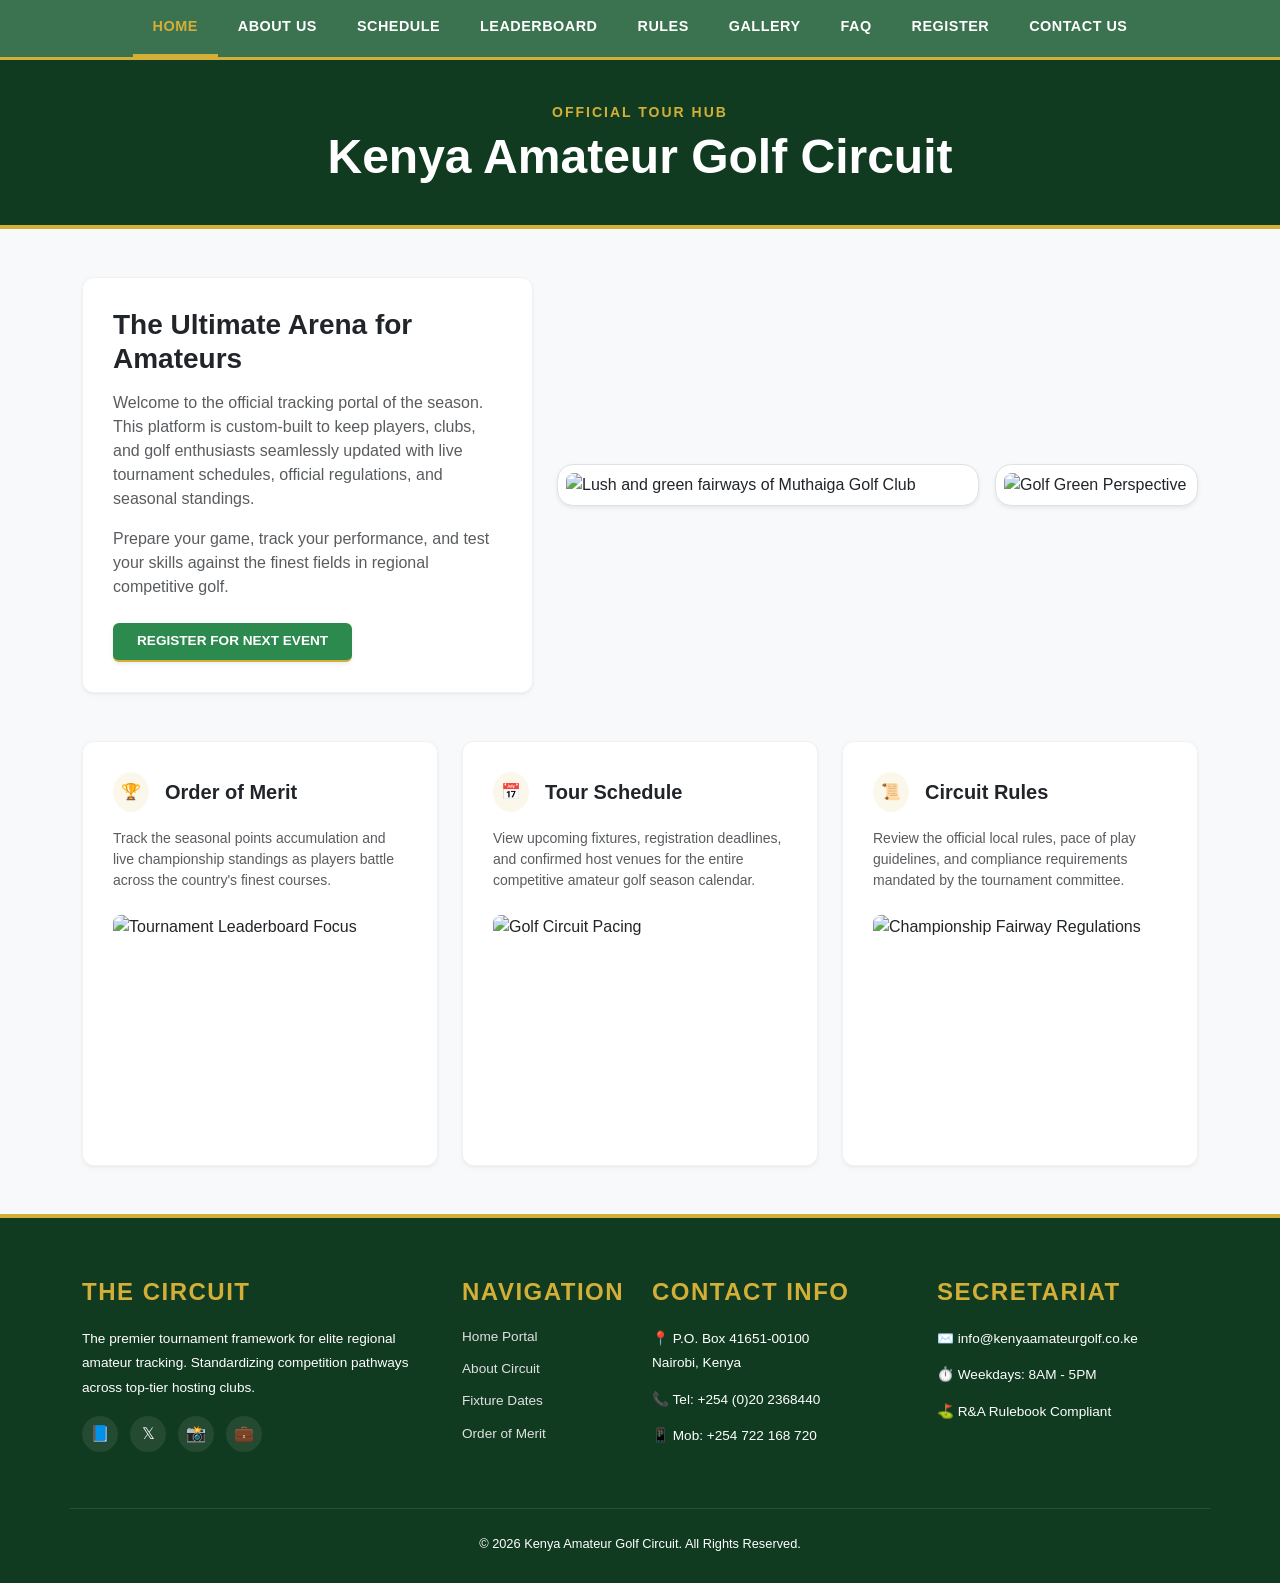
==== commit e08dc567: "Finalize all web layouts and styles for project submission" ====
--- a/index.html
+++ b/index.html
@@ -41,8 +41,7 @@
                 <div class="row g-3">
                     <div class="col-sm-8">
                         <div class="p-2 bg-white rounded-4 shadow-sm border">
-                            <img src="https://uploads.mygolfspy.com/uploads/2024/09/Blackwolf-Run_River.jpg" 
-                                 alt="Premium Golf Course Fairway Landscape" 
+                            <img src="https://uploads.mygolfspy.com/uploads/2024/09/Blackwolf-Run_River.jpg" alt="Lush and green fairways of Muthaiga Golf Club" 
                                  class="img-fluid rounded-3 w-100" 
                                  style="height: 280px; object-fit: cover;">
                         </div>
@@ -58,7 +57,6 @@
                     </div>
                 </div>
             </div>
-
         </div>
     </div>
 
@@ -174,5 +172,7 @@
         </div>
     </footer>
 
+    <script src="script.js"></script>
+
 </body>
 </html>
--- a/style.css
+++ b/style.css
@@ -1,3 +1,15 @@
+/* KENYA AMATEUR GOLF CIRCUIT - MAIN ARCHITECTURE
+   STYLESHEET MAP:
+   - Line 1:   Global Base Body Configs
+   - Line 9:   Header Navigation Bar (.topnav & .topnav a)
+   - Line 37:  Hero Tour Branding Banner (.banner & .banner h1/span)
+   - Line 54:  Content Presentation Layout (.content)
+   - Line 63:  Media Image Frame Grid (.card-thumb-container)
+   - Line 80:  Global Layout Footer (.site-footer & .footer-heading)
+   - Line 103: Footer Links & Social Node Layouts (.footer-text & .footer-social-links)
+   - Line 156: Footer Base Copyright Anchor (.footer-bottom)
+   - Line 165: Fixture Card Custom Background Modifiers
+*/  
 body {
     background-color: #f8f9fa;
     color: #212529;
@@ -50,7 +62,6 @@
     color: #d4af37;
 }
 
-
 .content {
     background-color: #ffffff;
     padding: 30px;
@@ -79,7 +90,7 @@
 
 .site-footer {
     background-color: #113b21;
-    color: #ffffff !important;
+    color: #ffffff;
     padding: 60px 0 30px 0;
     border-top: 4px solid #d4af37;
 }
@@ -89,11 +100,11 @@
 .site-footer div, 
 .site-footer .text-muted,
 .site-footer .small {
-    color: #ffffff !important;
+    color: #ffffff;
 }
 
 .footer-heading {
-    color: #d4af37 !important;
+    color: #d4af37;
     font-weight: 700;
     text-transform: uppercase;
     letter-spacing: 1.5px;
@@ -101,7 +112,7 @@
 }
 
 .footer-text {
-    color: #ffffff !important;
+    color: #ffffff;
     font-size: 0.85rem;
     line-height: 1.8;
 }
@@ -118,13 +129,13 @@
 }
 
 .footer-link-list a {
-    color: #e0e0e0 !important;
+    color: #e0e0e0;
     text-decoration: none;
     transition: color 0.2s ease;
 }
 
 .footer-link-list a:hover {
-    color: #d4af37 !important;
+    color: #d4af37;
 }
 
 .footer-social-links {
@@ -135,7 +146,7 @@
 }
 
 .footer-social-links a {
-    color: #ffffff !important;
+    color: #ffffff;
     background-color: rgba(255, 255, 255, 0.08);
     width: 36px;
     height: 36px;
@@ -148,8 +159,8 @@
 }
 
 .footer-social-links a:hover {
-    background-color: #d4af37 !important; 
-    color: #113b21 !important;            
+    background-color: #d4af37; 
+    color: #113b21;            
     transform: translateY(-3px);
 }
 
@@ -158,4 +169,23 @@
     padding-top: 25px;
     margin-top: 40px;
     font-size: 0.8rem;
+}
+
+
+.major-fixture-card {
+    background: linear-gradient(rgba(11, 38, 21, 0.88), rgba(0, 0, 0, 0.88)), 
+                url('https://media.istockphoto.com/id/1424145594/photo/panorama-of-the-most-beautiful-sunset-or-sunrise-sand-bunker-on-a-golf-course-without-people.jpg?s=612x612&w=0&k=20&c=EcMeXAywGcvPOdp9R_eXKPeJS_3kMbkGwTzeSpZgltM=') no-repeat center center;
+    background-size: cover;
+    color: #ffffff !important;
+}
+
+.major-fixture-card p, 
+.major-fixture-card div {
+    color: #f8f9fa !important;
+}
+
+.season-fixtures-card {
+    background: linear-gradient(rgba(255, 255, 255, 0.93), rgba(255, 255, 255, 0.93)), 
+                url('https://t3.ftcdn.net/jpg/20/19/48/24/360_F_2019482427_jOZUDHKp9dyPUcOWXYASjbRrhhv7sYir.jpg') no-repeat center center;
+    background-size: cover;
 }
